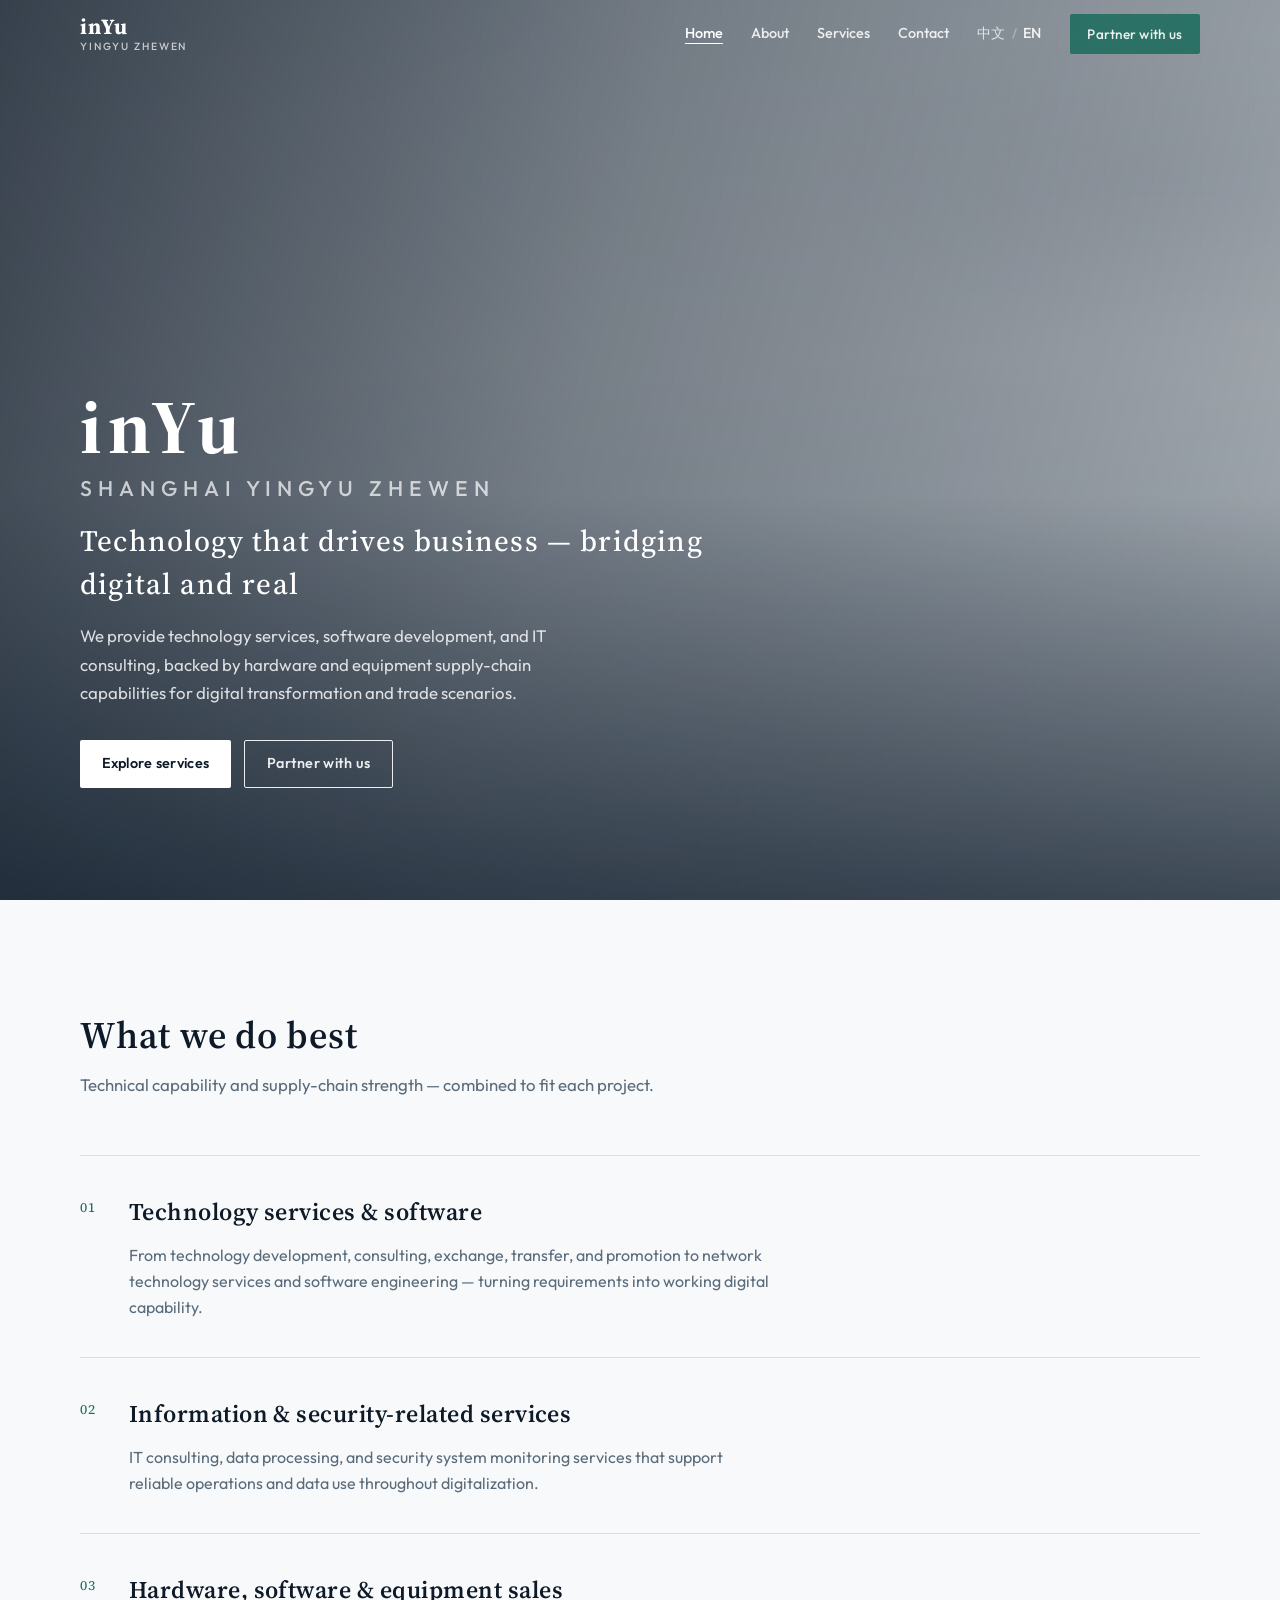
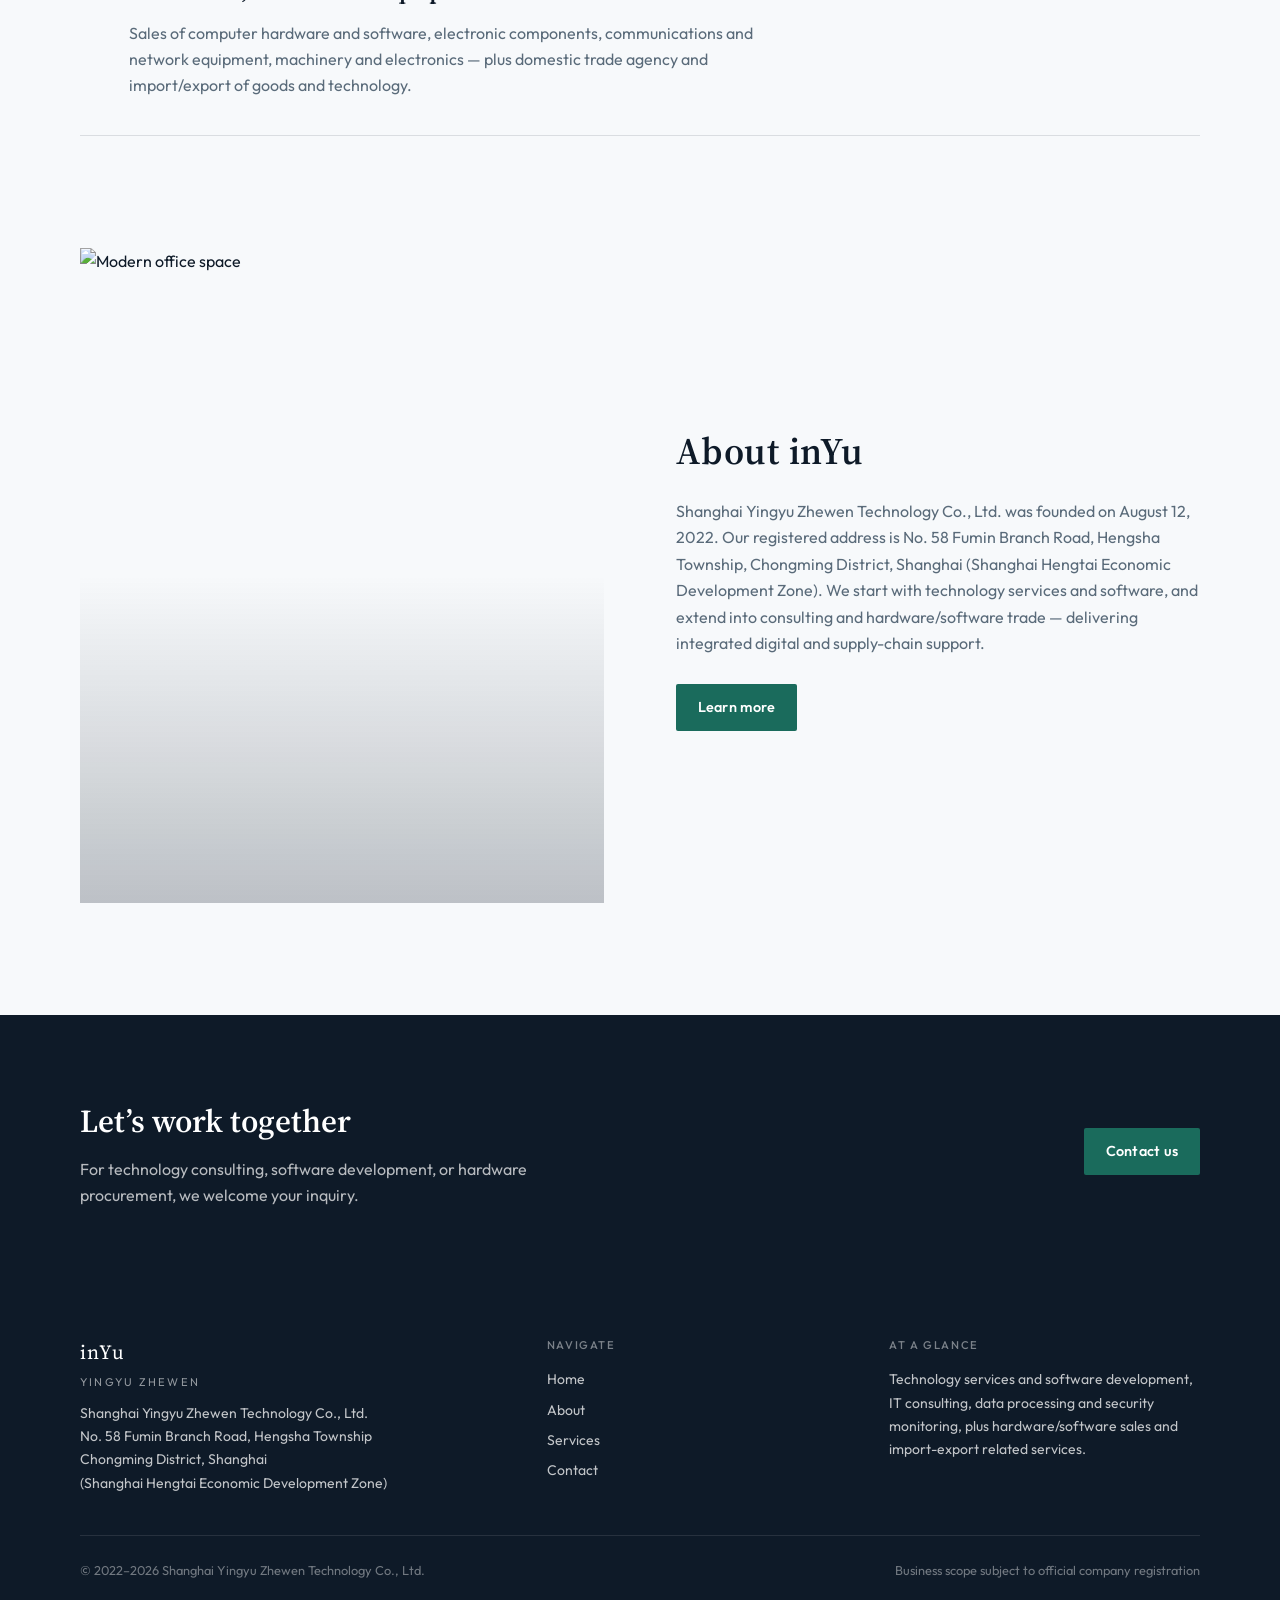
==== en/index.html @ bfcf566e "feat: 增加英文版" ====
<!DOCTYPE html>
<html lang="en">

<head>
  <meta charset="UTF-8">
  <meta name="viewport" content="width=device-width, initial-scale=1.0">
  <title>Shanghai Yingyu Zhewen Technology | Tech Services & Software</title>
  <meta name="description" content="inYu provides technology services, software development, IT consulting, and hardware/software sales and import-export related services.">
  <link rel="preconnect" href="https://fonts.googleapis.com">
  <link rel="preconnect" href="https://fonts.gstatic.com" crossorigin>
  <link href="https://fonts.googleapis.com/css2?family=Noto+Sans+SC:wght@400;500;600&family=Noto+Serif+SC:wght@500;600;700&family=Outfit:wght@400;500;600&family=Source+Serif+4:wght@500;600;700&display=swap" rel="stylesheet">
  <link rel="stylesheet" href="../css/styles.css">
</head>

<body>
  <div class="page-bg" aria-hidden="true"></div>

  <header class="site-header">
    <div class="nav-inner">
      <a class="brand" href="index.html" aria-label="inYu home">
        <span class="brand-mark">inYu</span>
        <span class="brand-sub">Yingyu Zhewen</span>
      </a>
      <button class="nav-toggle" type="button" aria-label="Open menu" aria-expanded="false" aria-controls="site-nav">
        <span></span><span></span><span></span>
      </button>
      <nav class="nav-links" id="site-nav">
        <a href="index.html" aria-current="page">Home</a>
        <a href="about.html">About</a>
        <a href="services.html">Services</a>
        <a href="contact.html">Contact</a>
        <div class="lang-switch" aria-label="Language">
          <a href="../index.html" hreflang="zh-CN" lang="zh-CN">中文</a>
          <span class="sep" aria-hidden="true">/</span>
          <a href="index.html" hreflang="en" aria-current="true">EN</a>
        </div>
        <a class="btn btn-primary" href="contact.html">Partner with us</a>
      </nav>
    </div>
  </header>

  <main>
    <section class="hero">
      <div class="hero-media" aria-hidden="true">
        <img
          src="https://images.unsplash.com/photo-1474181487882-5abf3f0ba6c2?auto=format&fit=crop&w=2000&q=80"
          alt=""
          width="2000"
          height="1333"
        >
      </div>
      <div class="hero-content">
        <p class="hero-brand">inYu<span>Shanghai Yingyu Zhewen</span></p>
        <h1>Technology that drives business — bridging digital and real</h1>
        <p class="hero-lead">We provide technology services, software development, and IT consulting, backed by hardware and equipment supply-chain capabilities for digital transformation and trade scenarios.</p>
        <div class="hero-cta">
          <a class="btn btn-primary" href="services.html">Explore services</a>
          <a class="btn btn-ghost" href="contact.html">Partner with us</a>
        </div>
      </div>
    </section>

    <section class="section">
      <div class="wrap">
        <div class="section-head reveal">
          <h2>What we do best</h2>
          <p>Technical capability and supply-chain strength — combined to fit each project.</p>
        </div>
        <div class="pillars">
          <article class="pillar">
            <span class="pillar-index">01</span>
            <div>
              <h3>Technology services & software</h3>
              <p>From technology development, consulting, exchange, transfer, and promotion to network technology services and software engineering — turning requirements into working digital capability.</p>
            </div>
          </article>
          <article class="pillar">
            <span class="pillar-index">02</span>
            <div>
              <h3>Information & security-related services</h3>
              <p>IT consulting, data processing, and security system monitoring services that support reliable operations and data use throughout digitalization.</p>
            </div>
          </article>
          <article class="pillar">
            <span class="pillar-index">03</span>
            <div>
              <h3>Hardware, software & equipment sales</h3>
              <p>Sales of computer hardware and software, electronic components, communications and network equipment, machinery and electronics — plus domestic trade agency and import/export of goods and technology.</p>
            </div>
          </article>
        </div>
      </div>
    </section>

    <section class="section" style="padding-top: 0;">
      <div class="wrap about-teaser">
        <div class="about-teaser-visual reveal">
          <img
            src="https://images.unsplash.com/photo-1497366216548-37526070297c?auto=format&fit=crop&w=1200&q=80"
            alt="Modern office space"
            width="1200"
            height="1500"
          >
        </div>
        <div class="about-teaser-copy reveal">
          <h2>About inYu</h2>
          <p>Shanghai Yingyu Zhewen Technology Co., Ltd. was founded on August 12, 2022. Our registered address is No. 58 Fumin Branch Road, Hengsha Township, Chongming District, Shanghai (Shanghai Hengtai Economic Development Zone). We start with technology services and software, and extend into consulting and hardware/software trade — delivering integrated digital and supply-chain support.</p>
          <a class="btn btn-primary" href="about.html">Learn more</a>
        </div>
      </div>
    </section>

    <section class="cta-band">
      <div class="wrap">
        <div>
          <h2>Let’s work together</h2>
          <p>For technology consulting, software development, or hardware procurement, we welcome your inquiry.</p>
        </div>
        <a class="btn btn-primary" href="contact.html">Contact us</a>
      </div>
    </section>
  </main>

  <footer class="site-footer">
    <div class="wrap">
      <div class="footer-top">
        <div>
          <p class="footer-brand">inYu<span>Yingyu Zhewen</span></p>
          <p>Shanghai Yingyu Zhewen Technology Co., Ltd.<br>No. 58 Fumin Branch Road, Hengsha Township<br>Chongming District, Shanghai<br>(Shanghai Hengtai Economic Development Zone)</p>
        </div>
        <div class="footer-col">
          <h3>Navigate</h3>
          <a href="index.html">Home</a>
          <a href="about.html">About</a>
          <a href="services.html">Services</a>
          <a href="contact.html">Contact</a>
        </div>
        <div class="footer-col">
          <h3>At a glance</h3>
          <p>Technology services and software development, IT consulting, data processing and security monitoring, plus hardware/software sales and import-export related services.</p>
        </div>
      </div>
      <div class="footer-bottom">
        <p>© 2022–2026 Shanghai Yingyu Zhewen Technology Co., Ltd.</p>
        <p>Business scope subject to official company registration</p>
      </div>
    </div>
  </footer>

  <script src="../js/main.js"></script>
</body>

</html>
---- css/styles.css ----
/* —— inYu / 英渝哲文 —— */
:root {
  --ink: #0e1a28;
  --ink-soft: #243447;
  --fog: #f0f4f7;
  --fog-deep: #d9e3eb;
  --paper: #f7f9fb;
  --line: rgba(14, 26, 40, 0.12);
  --accent: #1a6b5c;
  --accent-hover: #145548;
  --accent-soft: rgba(26, 107, 92, 0.12);
  --muted: #5a6b7a;
  --white: #ffffff;
  --font-display: "Noto Serif SC", "Songti SC", serif;
  --font-body: "Outfit", "Noto Sans SC", sans-serif;
  --space: clamp(1.25rem, 3vw, 2.5rem);
  --max: 1120px;
  --nav-h: 4.25rem;
  --ease: cubic-bezier(0.22, 1, 0.36, 1);
}

html[lang="en"] {
  --font-display: "Source Serif 4", Georgia, "Times New Roman", serif;
  --font-body: "Outfit", system-ui, sans-serif;
}

*,
*::before,
*::after {
  box-sizing: border-box;
  margin: 0;
  padding: 0;
}

html {
  scroll-behavior: smooth;
}

body {
  font-family: var(--font-body);
  color: var(--ink);
  background: var(--paper);
  line-height: 1.65;
  -webkit-font-smoothing: antialiased;
  overflow-x: hidden;
}

img {
  max-width: 100%;
  display: block;
}

a {
  color: inherit;
  text-decoration: none;
}

ul {
  list-style: none;
}

/* —— Atmosphere —— */
.page-bg {
  position: fixed;
  inset: 0;
  z-index: -1;
  background:
    radial-gradient(ellipse 80% 50% at 10% -10%, rgba(26, 107, 92, 0.08), transparent 50%),
    radial-gradient(ellipse 60% 40% at 90% 20%, rgba(36, 52, 71, 0.06), transparent 45%),
    linear-gradient(180deg, var(--fog) 0%, var(--paper) 40%, var(--fog-deep) 100%);
  pointer-events: none;
}

.page-bg::after {
  content: "";
  position: absolute;
  inset: 0;
  opacity: 0.35;
  background-image:
    linear-gradient(rgba(14, 26, 40, 0.03) 1px, transparent 1px),
    linear-gradient(90deg, rgba(14, 26, 40, 0.03) 1px, transparent 1px);
  background-size: 48px 48px;
  mask-image: linear-gradient(180deg, #000 0%, transparent 70%);
}

/* —— Layout —— */
.wrap {
  width: min(100% - 2.5rem, var(--max));
  margin-inline: auto;
}

.section {
  padding-block: clamp(4rem, 10vw, 7rem);
}

.section-head {
  max-width: 36rem;
  margin-bottom: clamp(2.5rem, 5vw, 3.5rem);
}

.section-head h2 {
  font-family: var(--font-display);
  font-weight: 600;
  font-size: clamp(1.75rem, 3.5vw, 2.35rem);
  letter-spacing: 0.02em;
  line-height: 1.25;
  margin-bottom: 0.75rem;
}

.section-head p {
  color: var(--muted);
  font-size: 1.05rem;
}

/* —— Nav —— */
.site-header {
  position: fixed;
  top: 0;
  left: 0;
  right: 0;
  z-index: 100;
  height: var(--nav-h);
  display: flex;
  align-items: center;
  transition: background 0.35s var(--ease), backdrop-filter 0.35s var(--ease), box-shadow 0.35s var(--ease);
}

.site-header.is-scrolled {
  background: rgba(247, 249, 251, 0.88);
  backdrop-filter: blur(12px);
  box-shadow: 0 1px 0 var(--line);
}

.site-header.is-over-hero:not(.is-scrolled) {
  color: var(--white);
}

.site-header.is-over-hero:not(.is-scrolled) .nav-toggle span {
  background: var(--white);
}

.nav-inner {
  display: flex;
  align-items: center;
  justify-content: space-between;
  width: min(100% - 2.5rem, var(--max));
  margin-inline: auto;
}

.brand {
  display: flex;
  flex-direction: column;
  gap: 0.05rem;
  line-height: 1.2;
}

.brand-mark {
  font-family: var(--font-display);
  font-weight: 700;
  font-size: 1.35rem;
  letter-spacing: 0.06em;
}

.brand-sub {
  font-size: 0.65rem;
  letter-spacing: 0.18em;
  text-transform: uppercase;
  opacity: 0.7;
  font-weight: 500;
}

.lang-switch {
  display: inline-flex;
  align-items: center;
  gap: 0.35rem;
  font-size: 0.8rem;
  font-weight: 560;
  letter-spacing: 0.04em;
  opacity: 0.9;
}

.lang-switch a {
  opacity: 0.55;
  transition: opacity 0.2s;
}

.lang-switch a:hover,
.lang-switch a[aria-current="true"] {
  opacity: 1;
}

.lang-switch .sep {
  opacity: 0.35;
  pointer-events: none;
}

.nav-links {
  display: flex;
  align-items: center;
  gap: 1.75rem;
}

.nav-links a {
  font-size: 0.9rem;
  font-weight: 500;
  opacity: 0.85;
  transition: opacity 0.2s;
}

.nav-links a:hover,
.nav-links a[aria-current="page"] {
  opacity: 1;
}

.nav-links a[aria-current="page"] {
  color: var(--accent);
}

.site-header.is-over-hero:not(.is-scrolled) .nav-links a[aria-current="page"] {
  color: var(--white);
  text-decoration: underline;
  text-underline-offset: 0.35em;
}

.btn {
  display: inline-flex;
  align-items: center;
  justify-content: center;
  gap: 0.5rem;
  padding: 0.7rem 1.35rem;
  font-family: var(--font-body);
  font-size: 0.9rem;
  font-weight: 560;
  letter-spacing: 0.02em;
  border: none;
  border-radius: 2px;
  cursor: pointer;
  transition: background 0.25s var(--ease), color 0.25s var(--ease), transform 0.25s var(--ease);
}

.btn:active {
  transform: scale(0.98);
}

.btn-primary {
  background: var(--accent);
  color: var(--white);
}

.btn-primary:hover {
  background: var(--accent-hover);
}

.btn-ghost {
  background: transparent;
  color: inherit;
  border: 1px solid currentColor;
  opacity: 0.9;
}

.btn-ghost:hover {
  opacity: 1;
  background: rgba(255, 255, 255, 0.1);
}

.site-header .btn-primary {
  padding: 0.55rem 1.1rem;
  font-size: 0.85rem;
}

.nav-toggle {
  display: none;
  width: 2.5rem;
  height: 2.5rem;
  border: none;
  background: transparent;
  cursor: pointer;
  flex-direction: column;
  justify-content: center;
  align-items: center;
  gap: 5px;
}

.nav-toggle span {
  display: block;
  width: 1.35rem;
  height: 1.5px;
  background: var(--ink);
  transition: transform 0.3s var(--ease), opacity 0.3s;
}

.nav-toggle[aria-expanded="true"] span:nth-child(1) {
  transform: translateY(6.5px) rotate(45deg);
}

.nav-toggle[aria-expanded="true"] span:nth-child(2) {
  opacity: 0;
}

.nav-toggle[aria-expanded="true"] span:nth-child(3) {
  transform: translateY(-6.5px) rotate(-45deg);
}

/* —— Hero —— */
.hero {
  position: relative;
  min-height: 100vh;
  min-height: 100dvh;
  display: flex;
  align-items: flex-end;
  color: var(--white);
  overflow: hidden;
}

.hero-media {
  position: absolute;
  inset: 0;
  z-index: 0;
}

.hero-media img {
  width: 100%;
  height: 100%;
  object-fit: cover;
  object-position: center 40%;
  transform: scale(1.06);
  animation: hero-drift 28s var(--ease) infinite alternate;
}

@keyframes hero-drift {
  from {
    transform: scale(1.06) translate(0, 0);
  }
  to {
    transform: scale(1.12) translate(-1.5%, -1%);
  }
}

.hero-media::after {
  content: "";
  position: absolute;
  inset: 0;
  background:
    linear-gradient(105deg, rgba(14, 26, 40, 0.82) 0%, rgba(14, 26, 40, 0.55) 45%, rgba(14, 26, 40, 0.35) 100%),
    linear-gradient(0deg, rgba(14, 26, 40, 0.65) 0%, transparent 45%);
}

.hero-content {
  position: relative;
  z-index: 1;
  width: min(100% - 2.5rem, var(--max));
  margin-inline: auto;
  padding-bottom: clamp(4.5rem, 12vw, 7rem);
  padding-top: calc(var(--nav-h) + 2rem);
}

.hero-brand {
  font-family: var(--font-display);
  font-size: clamp(2.75rem, 7vw, 4.75rem);
  font-weight: 700;
  letter-spacing: 0.08em;
  line-height: 1.1;
  margin-bottom: 1.25rem;
  opacity: 0;
  transform: translateY(1.25rem);
  animation: rise 0.9s var(--ease) 0.15s forwards;
}

.hero-brand span {
  display: block;
  font-family: var(--font-body);
  font-size: 0.28em;
  font-weight: 500;
  letter-spacing: 0.28em;
  text-transform: uppercase;
  opacity: 0.7;
  margin-top: 0.5rem;
}

.hero h1 {
  font-family: var(--font-display);
  font-size: clamp(1.35rem, 2.8vw, 1.85rem);
  font-weight: 500;
  letter-spacing: 0.04em;
  line-height: 1.45;
  max-width: 22em;
  margin-bottom: 1rem;
  opacity: 0;
  transform: translateY(1.25rem);
  animation: rise 0.9s var(--ease) 0.35s forwards;
}

.hero-lead {
  max-width: 32rem;
  font-size: clamp(0.95rem, 1.6vw, 1.05rem);
  opacity: 0;
  line-height: 1.7;
  color: rgba(255, 255, 255, 0.82);
  margin-bottom: 2rem;
  transform: translateY(1.25rem);
  animation: rise 0.9s var(--ease) 0.5s forwards;
}

.hero-cta {
  display: flex;
  flex-wrap: wrap;
  gap: 0.85rem;
  opacity: 0;
  transform: translateY(1.25rem);
  animation: rise 0.9s var(--ease) 0.65s forwards;
}

.hero .btn-primary {
  background: var(--white);
  color: var(--ink);
}

.hero .btn-primary:hover {
  background: var(--fog);
}

@keyframes rise {
  to {
    opacity: 1;
    transform: translateY(0);
  }
}

/* —— Page hero (inner) —— */
.page-hero {
  padding-top: calc(var(--nav-h) + clamp(3rem, 8vw, 5rem));
  padding-bottom: clamp(2.5rem, 5vw, 3.5rem);
  border-bottom: 1px solid var(--line);
  background:
    linear-gradient(135deg, rgba(26, 107, 92, 0.06), transparent 55%),
    var(--fog);
}

.page-hero .wrap {
  max-width: 40rem;
}

.page-hero h1 {
  font-family: var(--font-display);
  font-size: clamp(2rem, 4.5vw, 2.85rem);
  font-weight: 600;
  letter-spacing: 0.03em;
  margin-bottom: 0.85rem;
}

.page-hero p {
  color: var(--muted);
  font-size: 1.1rem;
}

/* —— Business pillars —— */
.pillars {
  display: grid;
  gap: 0;
}

.pillar {
  display: grid;
  grid-template-columns: auto 1fr;
  gap: 1.5rem 2rem;
  padding-block: 2.25rem;
  border-top: 1px solid var(--line);
  opacity: 0;
  transform: translateY(1.5rem);
  transition: opacity 0.7s var(--ease), transform 0.7s var(--ease);
}

.pillar.is-visible {
  opacity: 1;
  transform: translateY(0);
}

.pillar:last-child {
  border-bottom: 1px solid var(--line);
}

.pillar-index {
  font-family: var(--font-display);
  font-size: 0.85rem;
  color: var(--accent);
  letter-spacing: 0.1em;
  padding-top: 0.35rem;
}

.pillar h3 {
  font-family: var(--font-display);
  font-size: clamp(1.25rem, 2.2vw, 1.5rem);
  font-weight: 600;
  margin-bottom: 0.65rem;
  letter-spacing: 0.02em;
}

.pillar p {
  color: var(--muted);
  max-width: 40rem;
}

/* —— About teaser —— */
.about-teaser {
  display: grid;
  grid-template-columns: 1fr 1fr;
  gap: clamp(2rem, 6vw, 4.5rem);
  align-items: center;
}

.about-teaser-visual {
  position: relative;
  aspect-ratio: 4 / 5;
  overflow: hidden;
  min-height: 280px;
}

.about-teaser-visual img {
  width: 100%;
  height: 100%;
  object-fit: cover;
}

.about-teaser-visual::after {
  content: "";
  position: absolute;
  inset: 0;
  background: linear-gradient(180deg, transparent 50%, rgba(14, 26, 40, 0.25));
}

.about-teaser-copy h2 {
  font-family: var(--font-display);
  font-size: clamp(1.75rem, 3.5vw, 2.35rem);
  font-weight: 600;
  margin-bottom: 1rem;
  letter-spacing: 0.02em;
}

.about-teaser-copy p {
  color: var(--muted);
  margin-bottom: 1.75rem;
}

/* —— CTA band —— */
.cta-band {
  background: var(--ink);
  color: var(--white);
  padding-block: clamp(3.5rem, 8vw, 5rem);
}

.cta-band .wrap {
  display: flex;
  flex-wrap: wrap;
  align-items: center;
  justify-content: space-between;
  gap: 1.5rem;
}

.cta-band h2 {
  font-family: var(--font-display);
  font-size: clamp(1.5rem, 3vw, 2rem);
  font-weight: 600;
  margin-bottom: 0.5rem;
}

.cta-band p {
  color: rgba(255, 255, 255, 0.7);
  max-width: 28rem;
}

.cta-band .btn-primary {
  background: var(--accent);
}

.cta-band .btn-primary:hover {
  background: var(--accent-hover);
}

/* —— About page —— */
.prose {
  max-width: 42rem;
}

.prose p + p {
  margin-top: 1.15rem;
}

.prose p {
  color: var(--ink-soft);
  font-size: 1.05rem;
}

.fact-list {
  margin-top: 3rem;
  display: grid;
  gap: 0;
  border-top: 1px solid var(--line);
}

.fact-row {
  display: grid;
  grid-template-columns: 8rem 1fr;
  gap: 1rem;
  padding-block: 1.15rem;
  border-bottom: 1px solid var(--line);
  font-size: 0.95rem;
}

.fact-row dt {
  color: var(--muted);
  font-weight: 500;
}

.capability-list {
  display: grid;
  gap: 2.5rem;
  margin-top: 1rem;
}

.capability h3 {
  font-family: var(--font-display);
  font-size: 1.35rem;
  font-weight: 600;
  margin-bottom: 0.65rem;
  letter-spacing: 0.02em;
}

.capability p {
  color: var(--muted);
}

/* —— Services —— */
.service-block {
  padding-block: clamp(2.5rem, 5vw, 3.5rem);
  border-top: 1px solid var(--line);
}

.service-block:last-of-type {
  border-bottom: 1px solid var(--line);
}

.service-block h2 {
  font-family: var(--font-display);
  font-size: clamp(1.4rem, 2.5vw, 1.75rem);
  font-weight: 600;
  margin-bottom: 1.25rem;
  letter-spacing: 0.02em;
}

.service-points {
  display: grid;
  gap: 0.65rem;
}

.service-points li {
  position: relative;
  padding-left: 1.15rem;
  color: var(--ink-soft);
  font-size: 1rem;
}

.service-points li::before {
  content: "";
  position: absolute;
  left: 0;
  top: 0.7em;
  width: 0.4rem;
  height: 1px;
  background: var(--accent);
}

.legal-note {
  margin-top: 3rem;
  padding: 1.25rem 0;
  border-top: 1px solid var(--line);
  font-size: 0.875rem;
  color: var(--muted);
  max-width: 42rem;
}

/* —— Contact —— */
.contact-grid {
  display: grid;
  grid-template-columns: 1fr 1.15fr;
  gap: clamp(2.5rem, 6vw, 4rem);
  align-items: start;
}

.contact-info h2 {
  font-family: var(--font-display);
  font-size: 1.35rem;
  margin-bottom: 1.25rem;
}

.contact-info dl {
  display: grid;
  gap: 1.25rem;
}

.contact-info dt {
  font-size: 0.75rem;
  letter-spacing: 0.12em;
  text-transform: uppercase;
  color: var(--muted);
  margin-bottom: 0.25rem;
}

.contact-info dd {
  font-size: 1rem;
  color: var(--ink-soft);
}

.contact-form {
  background: var(--white);
  border: 1px solid var(--line);
  padding: clamp(1.5rem, 3vw, 2.25rem);
}

.contact-form h2 {
  font-family: var(--font-display);
  font-size: 1.25rem;
  margin-bottom: 0.35rem;
}

.contact-form > p {
  color: var(--muted);
  font-size: 0.9rem;
  margin-bottom: 1.5rem;
}

.form-field {
  margin-bottom: 1.15rem;
}

.form-field label {
  display: block;
  font-size: 0.8rem;
  font-weight: 500;
  margin-bottom: 0.4rem;
  color: var(--ink-soft);
}

.form-field input,
.form-field select,
.form-field textarea {
  width: 100%;
  padding: 0.7rem 0.85rem;
  font-family: var(--font-body);
  font-size: 0.95rem;
  color: var(--ink);
  background: var(--paper);
  border: 1px solid var(--line);
  border-radius: 2px;
  transition: border-color 0.2s;
}

.form-field input:focus,
.form-field select:focus,
.form-field textarea:focus {
  outline: none;
  border-color: var(--accent);
}

.form-field textarea {
  min-height: 7rem;
  resize: vertical;
}

.form-row {
  display: grid;
  grid-template-columns: 1fr 1fr;
  gap: 1rem;
}

.form-status {
  margin-top: 1rem;
  font-size: 0.9rem;
  color: var(--accent);
  display: none;
}

.form-status.is-shown {
  display: block;
}

/* —— Footer —— */
.site-footer {
  background: var(--ink);
  color: rgba(255, 255, 255, 0.75);
  padding-block: 3rem 2rem;
  font-size: 0.875rem;
}

.footer-top {
  display: grid;
  grid-template-columns: 1.4fr 1fr 1fr;
  gap: 2rem;
  padding-bottom: 2.5rem;
  border-bottom: 1px solid rgba(255, 255, 255, 0.1);
  margin-bottom: 1.5rem;
}

.footer-brand {
  font-family: var(--font-display);
  font-size: 1.25rem;
  color: var(--white);
  letter-spacing: 0.06em;
  margin-bottom: 0.65rem;
}

.footer-brand span {
  display: block;
  font-family: var(--font-body);
  font-size: 0.7rem;
  letter-spacing: 0.2em;
  text-transform: uppercase;
  opacity: 0.55;
  margin-top: 0.25rem;
}

.footer-col h3 {
  font-size: 0.7rem;
  letter-spacing: 0.14em;
  text-transform: uppercase;
  color: rgba(255, 255, 255, 0.45);
  margin-bottom: 0.85rem;
  font-weight: 500;
}

.footer-col a {
  display: block;
  margin-bottom: 0.45rem;
  transition: color 0.2s;
}

.footer-col a:hover {
  color: var(--white);
}

.footer-bottom {
  display: flex;
  flex-wrap: wrap;
  justify-content: space-between;
  gap: 0.75rem;
  opacity: 0.55;
  font-size: 0.8rem;
}

/* —— Reveal —— */
.reveal {
  opacity: 0;
  transform: translateY(1.25rem);
  transition: opacity 0.75s var(--ease), transform 0.75s var(--ease);
}

.reveal.is-visible {
  opacity: 1;
  transform: translateY(0);
}

/* —— Responsive —— */
@media (max-width: 860px) {
  .about-teaser,
  .contact-grid,
  .footer-top {
    grid-template-columns: 1fr;
  }

  .about-teaser-visual {
    aspect-ratio: 16 / 10;
    max-height: 280px;
  }

  .nav-toggle {
    display: flex;
  }

  .nav-links {
    position: fixed;
    top: var(--nav-h);
    left: 0;
    right: 0;
    flex-direction: column;
    align-items: stretch;
    gap: 0;
    padding: 1rem 1.25rem 1.5rem;
    background: rgba(247, 249, 251, 0.97);
    backdrop-filter: blur(12px);
    border-bottom: 1px solid var(--line);
    color: var(--ink);
    transform: translateY(-120%);
    opacity: 0;
    visibility: hidden;
    transition: transform 0.35s var(--ease), opacity 0.35s var(--ease), visibility 0.35s;
  }

  .nav-links.is-open {
    transform: translateY(0);
    opacity: 1;
    visibility: visible;
  }

  .nav-links a {
    padding: 0.85rem 0;
    border-bottom: 1px solid var(--line);
  }

  .nav-links .btn-primary {
    margin-top: 0.75rem;
    width: 100%;
  }

  .site-header.is-over-hero:not(.is-scrolled) .nav-links {
    color: var(--ink);
  }

  .fact-row {
    grid-template-columns: 1fr;
    gap: 0.25rem;
  }

  .form-row {
    grid-template-columns: 1fr;
  }
}

@media (prefers-reduced-motion: reduce) {
  *,
  *::before,
  *::after {
    animation-duration: 0.01ms !important;
    animation-iteration-count: 1 !important;
    transition-duration: 0.01ms !important;
  }

  .hero-media img {
    transform: none;
    animation: none;
  }
}
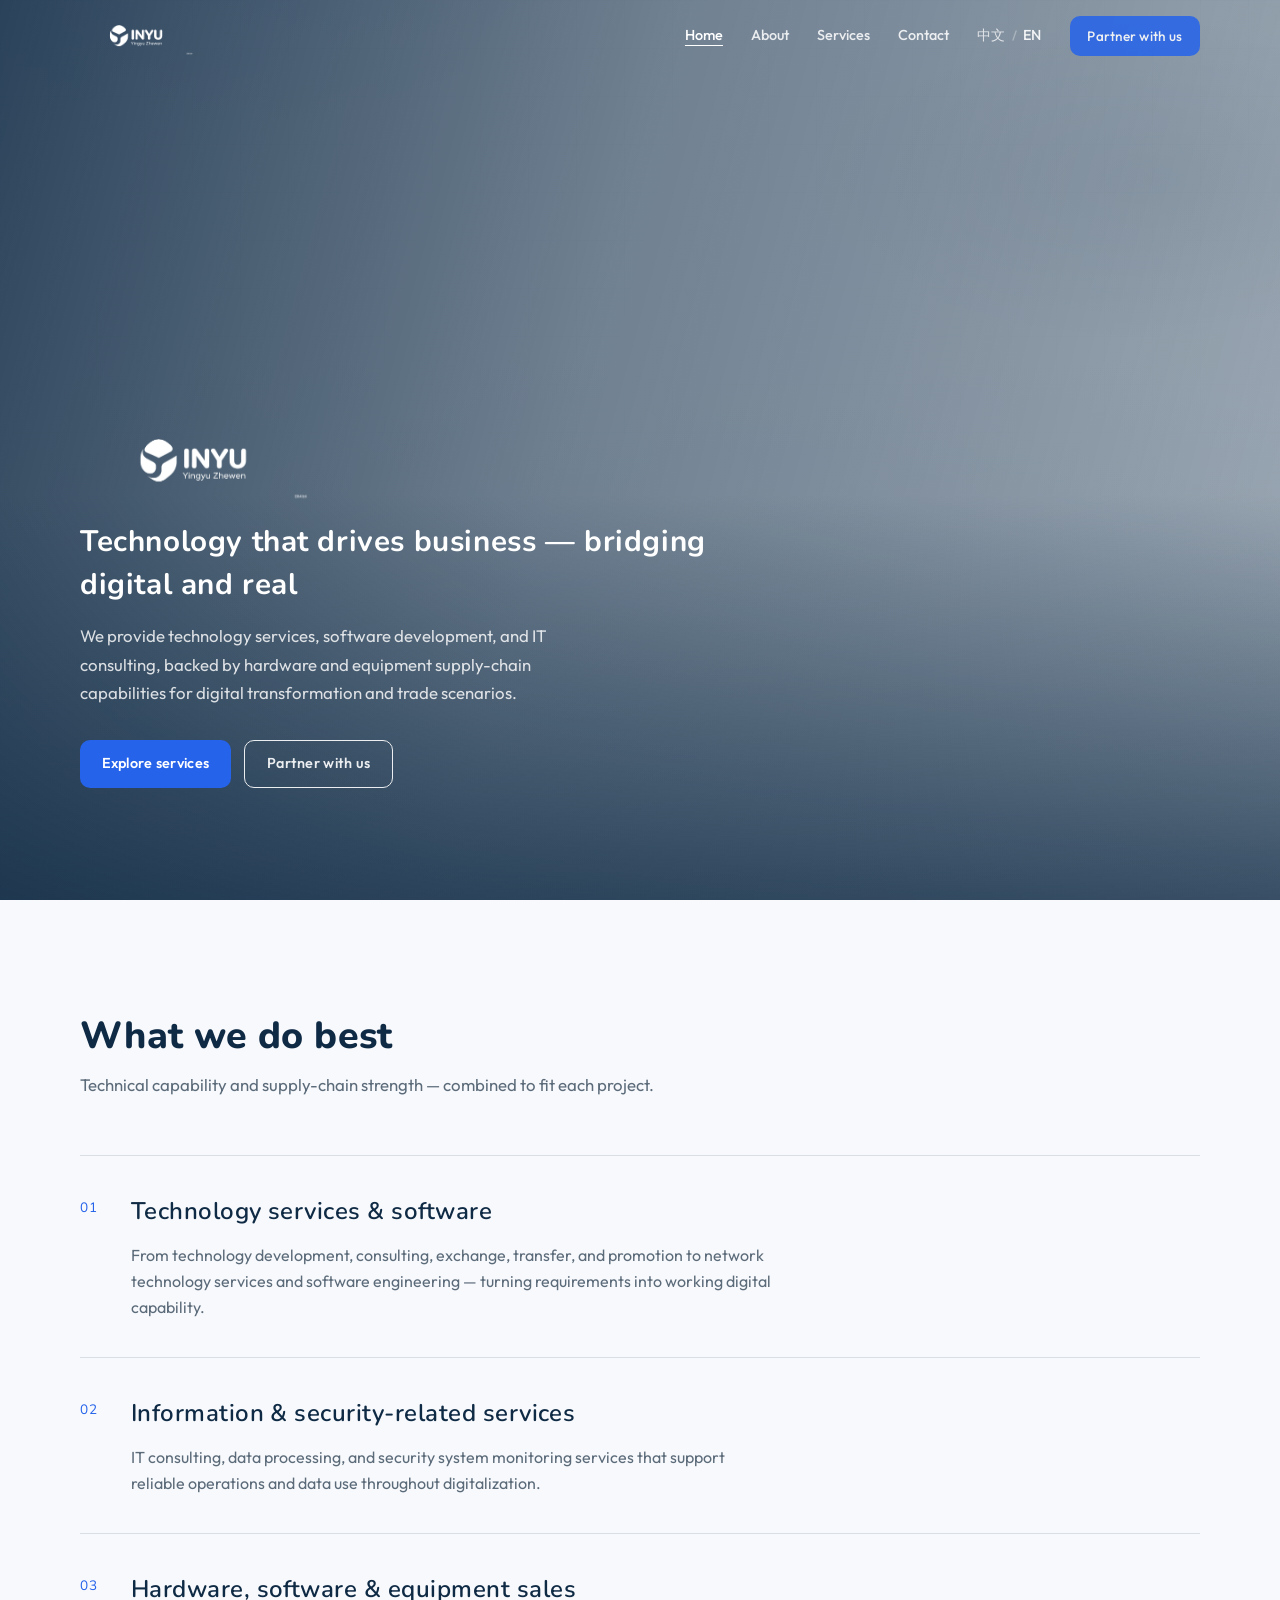
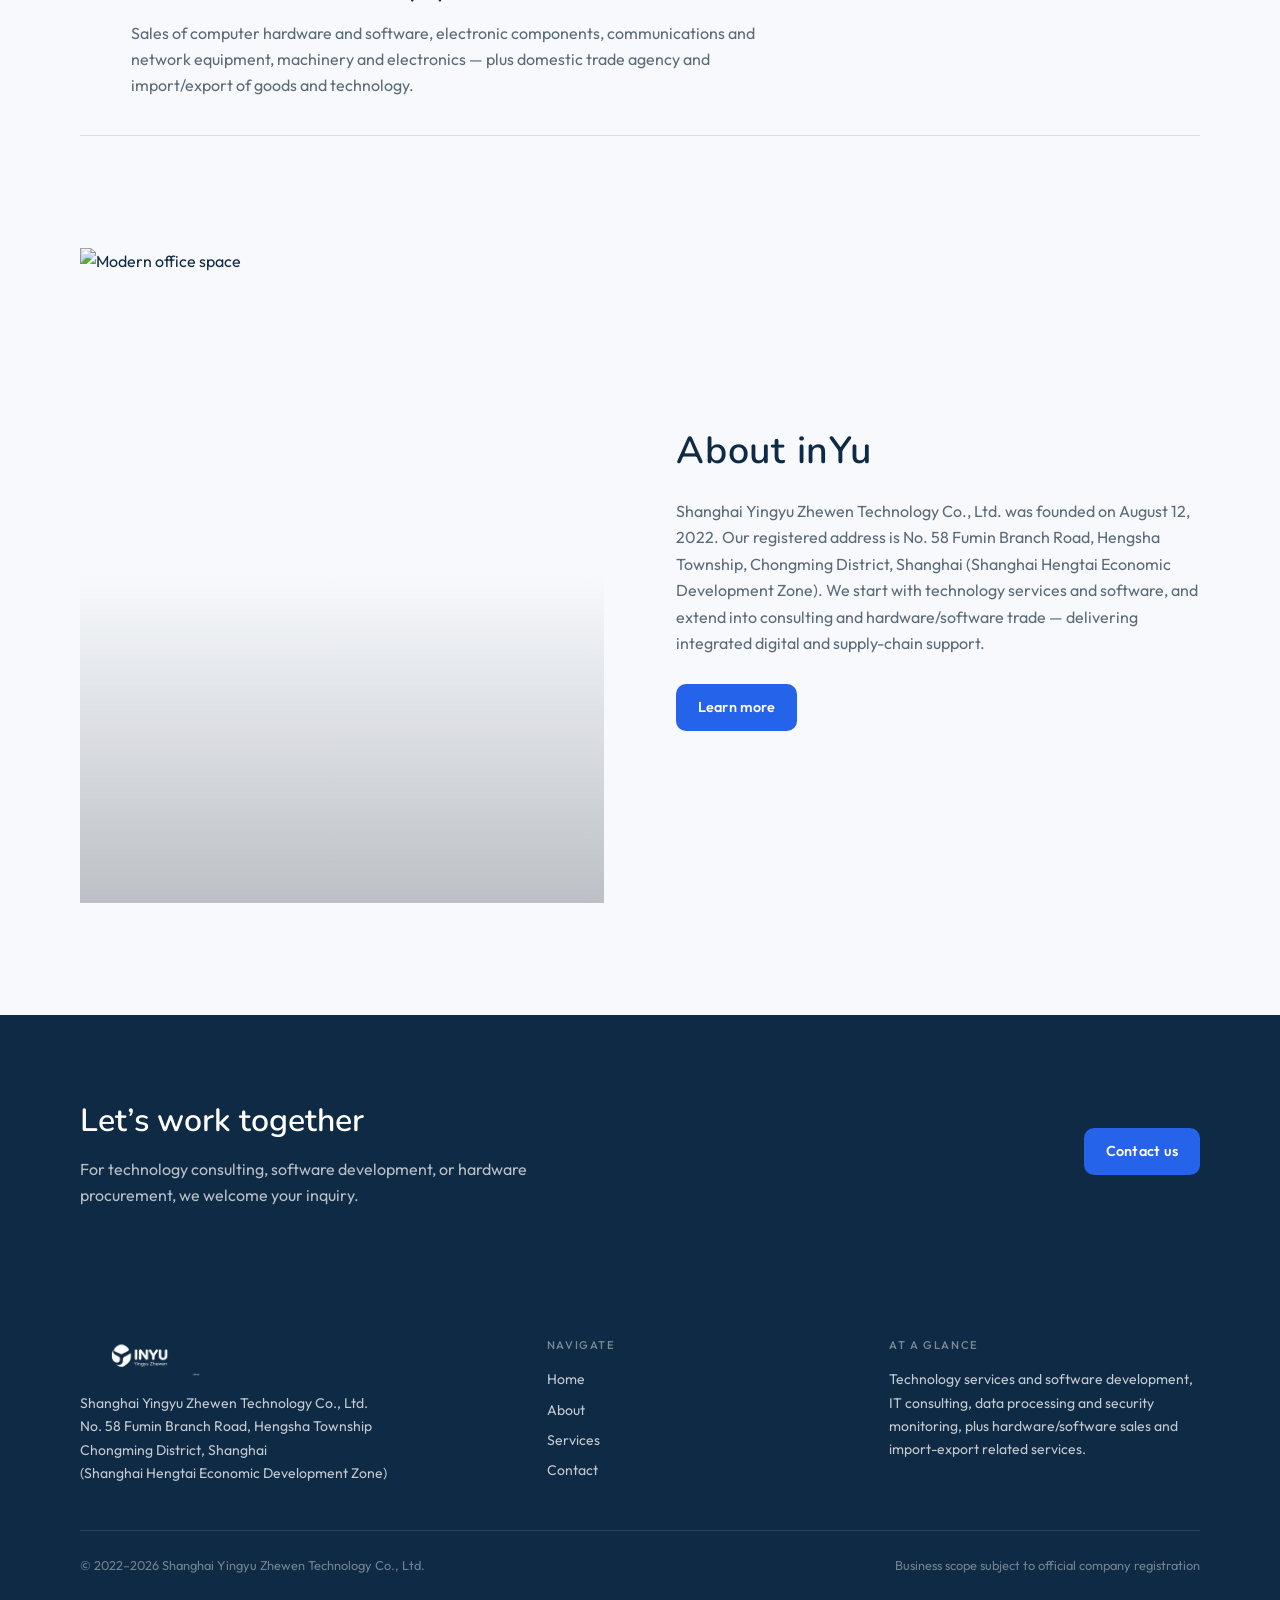
==== commit d06bce58: "feat: 增加logo" ====
--- a/en/index.html
+++ b/en/index.html
@@ -8,7 +8,9 @@
   <meta name="description" content="inYu provides technology services, software development, IT consulting, and hardware/software sales and import-export related services.">
   <link rel="preconnect" href="https://fonts.googleapis.com">
   <link rel="preconnect" href="https://fonts.gstatic.com" crossorigin>
-  <link href="https://fonts.googleapis.com/css2?family=Noto+Sans+SC:wght@400;500;600&family=Noto+Serif+SC:wght@500;600;700&family=Outfit:wght@400;500;600&family=Source+Serif+4:wght@500;600;700&display=swap" rel="stylesheet">
+  <link href="https://fonts.googleapis.com/css2?family=Noto+Sans+SC:wght@400;500;600;700&family=Nunito:wght@600;700;800&family=Outfit:wght@400;500;600&display=swap" rel="stylesheet">
+  <link rel="icon" type="image/png" href="../assets/favicon.png">
+  <link rel="apple-touch-icon" href="../assets/logo-app.png">
   <link rel="stylesheet" href="../css/styles.css">
 </head>
 
@@ -17,9 +19,9 @@
 
   <header class="site-header">
     <div class="nav-inner">
-      <a class="brand" href="index.html" aria-label="inYu home">
-        <span class="brand-mark">inYu</span>
-        <span class="brand-sub">Yingyu Zhewen</span>
+      <a class="brand" href="index.html" aria-label="INYU">
+        <img class="brand-logo brand-logo-color" src="../assets/logo-full.png" alt="INYU" width="160" height="53">
+        <img class="brand-logo brand-logo-white" src="../assets/logo-full-white.png" alt="" width="160" height="53">
       </a>
       <button class="nav-toggle" type="button" aria-label="Open menu" aria-expanded="false" aria-controls="site-nav">
         <span></span><span></span><span></span>
@@ -50,7 +52,7 @@
         >
       </div>
       <div class="hero-content">
-        <p class="hero-brand">inYu<span>Shanghai Yingyu Zhewen</span></p>
+        <p class="hero-brand"><img class="hero-logo" src="../assets/logo-full-white.png" alt="INYU" width="280" height="93"></p>
         <h1>Technology that drives business — bridging digital and real</h1>
         <p class="hero-lead">We provide technology services, software development, and IT consulting, backed by hardware and equipment supply-chain capabilities for digital transformation and trade scenarios.</p>
         <div class="hero-cta">
@@ -125,7 +127,7 @@
     <div class="wrap">
       <div class="footer-top">
         <div>
-          <p class="footer-brand">inYu<span>Yingyu Zhewen</span></p>
+          <img class="footer-logo" src="../assets/logo-full-white.png" alt="INYU" width="140" height="47">
           <p>Shanghai Yingyu Zhewen Technology Co., Ltd.<br>No. 58 Fumin Branch Road, Hengsha Township<br>Chongming District, Shanghai<br>(Shanghai Hengtai Economic Development Zone)</p>
         </div>
         <div class="footer-col">
--- a/css/styles.css
+++ b/css/styles.css
@@ -1,26 +1,27 @@
-/* —— inYu / 英渝哲文 —— */
+/* —— INYU / 英渝哲文 —— Brand tokens —— */
 :root {
-  --ink: #0e1a28;
-  --ink-soft: #243447;
-  --fog: #f0f4f7;
-  --fog-deep: #d9e3eb;
-  --paper: #f7f9fb;
-  --line: rgba(14, 26, 40, 0.12);
-  --accent: #1a6b5c;
-  --accent-hover: #145548;
-  --accent-soft: rgba(26, 107, 92, 0.12);
-  --muted: #5a6b7a;
+  --ink: #0f2a44;
+  --ink-soft: #1a3d5c;
+  --fog: #f7f9fc;
+  --fog-deep: #e8edf2;
+  --paper: #f7f9fc;
+  --line: rgba(15, 42, 68, 0.12);
+  --accent: #2563eb;
+  --accent-hover: #1d4ed8;
+  --accent-soft: rgba(37, 99, 235, 0.12);
+  --muted: #5c6b7a;
   --white: #ffffff;
-  --font-display: "Noto Serif SC", "Songti SC", serif;
+  --font-display: "Nunito", "Noto Sans SC", sans-serif;
   --font-body: "Outfit", "Noto Sans SC", sans-serif;
   --space: clamp(1.25rem, 3vw, 2.5rem);
   --max: 1120px;
-  --nav-h: 4.25rem;
+  --nav-h: 4.5rem;
   --ease: cubic-bezier(0.22, 1, 0.36, 1);
+  --radius: 10px;
 }
 
 html[lang="en"] {
-  --font-display: "Source Serif 4", Georgia, "Times New Roman", serif;
+  --font-display: "Nunito", sans-serif;
   --font-body: "Outfit", system-ui, sans-serif;
 }
 
@@ -65,8 +66,8 @@
   inset: 0;
   z-index: -1;
   background:
-    radial-gradient(ellipse 80% 50% at 10% -10%, rgba(26, 107, 92, 0.08), transparent 50%),
-    radial-gradient(ellipse 60% 40% at 90% 20%, rgba(36, 52, 71, 0.06), transparent 45%),
+    radial-gradient(ellipse 80% 50% at 10% -10%, rgba(37, 99, 235, 0.08), transparent 50%),
+    radial-gradient(ellipse 60% 40% at 90% 20%, rgba(15, 42, 68, 0.06), transparent 45%),
     linear-gradient(180deg, var(--fog) 0%, var(--paper) 40%, var(--fog-deep) 100%);
   pointer-events: none;
 }
@@ -100,11 +101,12 @@
 
 .section-head h2 {
   font-family: var(--font-display);
-  font-weight: 600;
+  font-weight: 800;
   font-size: clamp(1.75rem, 3.5vw, 2.35rem);
-  letter-spacing: 0.02em;
+  letter-spacing: 0.01em;
   line-height: 1.25;
   margin-bottom: 0.75rem;
+  color: var(--ink);
 }
 
 .section-head p {
@@ -126,7 +128,7 @@
 }
 
 .site-header.is-scrolled {
-  background: rgba(247, 249, 251, 0.88);
+  background: rgba(247, 249, 252, 0.92);
   backdrop-filter: blur(12px);
   box-shadow: 0 1px 0 var(--line);
 }
@@ -149,14 +151,32 @@
 
 .brand {
   display: flex;
-  flex-direction: column;
-  gap: 0.05rem;
-  line-height: 1.2;
+  align-items: center;
+  position: relative;
+  line-height: 0;
+}
+
+.brand-logo {
+  height: 2.35rem;
+  width: auto;
+  display: block;
+}
+
+.brand-logo-white {
+  display: none;
+}
+
+.site-header.is-over-hero:not(.is-scrolled) .brand-logo-color {
+  display: none;
+}
+
+.site-header.is-over-hero:not(.is-scrolled) .brand-logo-white {
+  display: block;
 }
 
 .brand-mark {
   font-family: var(--font-display);
-  font-weight: 700;
+  font-weight: 800;
   font-size: 1.35rem;
   letter-spacing: 0.06em;
 }
@@ -233,7 +253,7 @@
   font-weight: 560;
   letter-spacing: 0.02em;
   border: none;
-  border-radius: 2px;
+  border-radius: var(--radius);
   cursor: pointer;
   transition: background 0.25s var(--ease), color 0.25s var(--ease), transform 0.25s var(--ease);
 }
@@ -341,8 +361,8 @@
   position: absolute;
   inset: 0;
   background:
-    linear-gradient(105deg, rgba(14, 26, 40, 0.82) 0%, rgba(14, 26, 40, 0.55) 45%, rgba(14, 26, 40, 0.35) 100%),
-    linear-gradient(0deg, rgba(14, 26, 40, 0.65) 0%, transparent 45%);
+    linear-gradient(105deg, rgba(15, 42, 68, 0.88) 0%, rgba(15, 42, 68, 0.58) 45%, rgba(15, 42, 68, 0.38) 100%),
+    linear-gradient(0deg, rgba(15, 42, 68, 0.7) 0%, transparent 45%);
 }
 
 .hero-content {
@@ -355,33 +375,23 @@
 }
 
 .hero-brand {
-  font-family: var(--font-display);
-  font-size: clamp(2.75rem, 7vw, 4.75rem);
-  font-weight: 700;
-  letter-spacing: 0.08em;
-  line-height: 1.1;
-  margin-bottom: 1.25rem;
+  margin-bottom: 1.35rem;
   opacity: 0;
   transform: translateY(1.25rem);
   animation: rise 0.9s var(--ease) 0.15s forwards;
 }
 
-.hero-brand span {
+.hero-logo {
+  height: clamp(3.25rem, 8vw, 4.75rem);
+  width: auto;
   display: block;
-  font-family: var(--font-body);
-  font-size: 0.28em;
-  font-weight: 500;
-  letter-spacing: 0.28em;
-  text-transform: uppercase;
-  opacity: 0.7;
-  margin-top: 0.5rem;
 }
 
 .hero h1 {
   font-family: var(--font-display);
   font-size: clamp(1.35rem, 2.8vw, 1.85rem);
-  font-weight: 500;
-  letter-spacing: 0.04em;
+  font-weight: 700;
+  letter-spacing: 0.02em;
   line-height: 1.45;
   max-width: 22em;
   margin-bottom: 1rem;
@@ -411,12 +421,12 @@
 }
 
 .hero .btn-primary {
-  background: var(--white);
-  color: var(--ink);
+  background: var(--accent);
+  color: var(--white);
 }
 
 .hero .btn-primary:hover {
-  background: var(--fog);
+  background: var(--accent-hover);
 }
 
 @keyframes rise {
@@ -432,7 +442,7 @@
   padding-bottom: clamp(2.5rem, 5vw, 3.5rem);
   border-bottom: 1px solid var(--line);
   background:
-    linear-gradient(135deg, rgba(26, 107, 92, 0.06), transparent 55%),
+    linear-gradient(135deg, rgba(37, 99, 235, 0.07), transparent 55%),
     var(--fog);
 }
 
@@ -750,7 +760,7 @@
   color: var(--ink);
   background: var(--paper);
   border: 1px solid var(--line);
-  border-radius: 2px;
+  border-radius: var(--radius);
   transition: border-color 0.2s;
 }
 
@@ -798,6 +808,13 @@
   padding-bottom: 2.5rem;
   border-bottom: 1px solid rgba(255, 255, 255, 0.1);
   margin-bottom: 1.5rem;
+}
+
+.footer-logo {
+  height: 2.5rem;
+  width: auto;
+  margin-bottom: 1rem;
+  display: block;
 }
 
 .footer-brand {
@@ -884,7 +901,7 @@
     align-items: stretch;
     gap: 0;
     padding: 1rem 1.25rem 1.5rem;
-    background: rgba(247, 249, 251, 0.97);
+    background: rgba(247, 249, 252, 0.97);
     backdrop-filter: blur(12px);
     border-bottom: 1px solid var(--line);
     color: var(--ink);
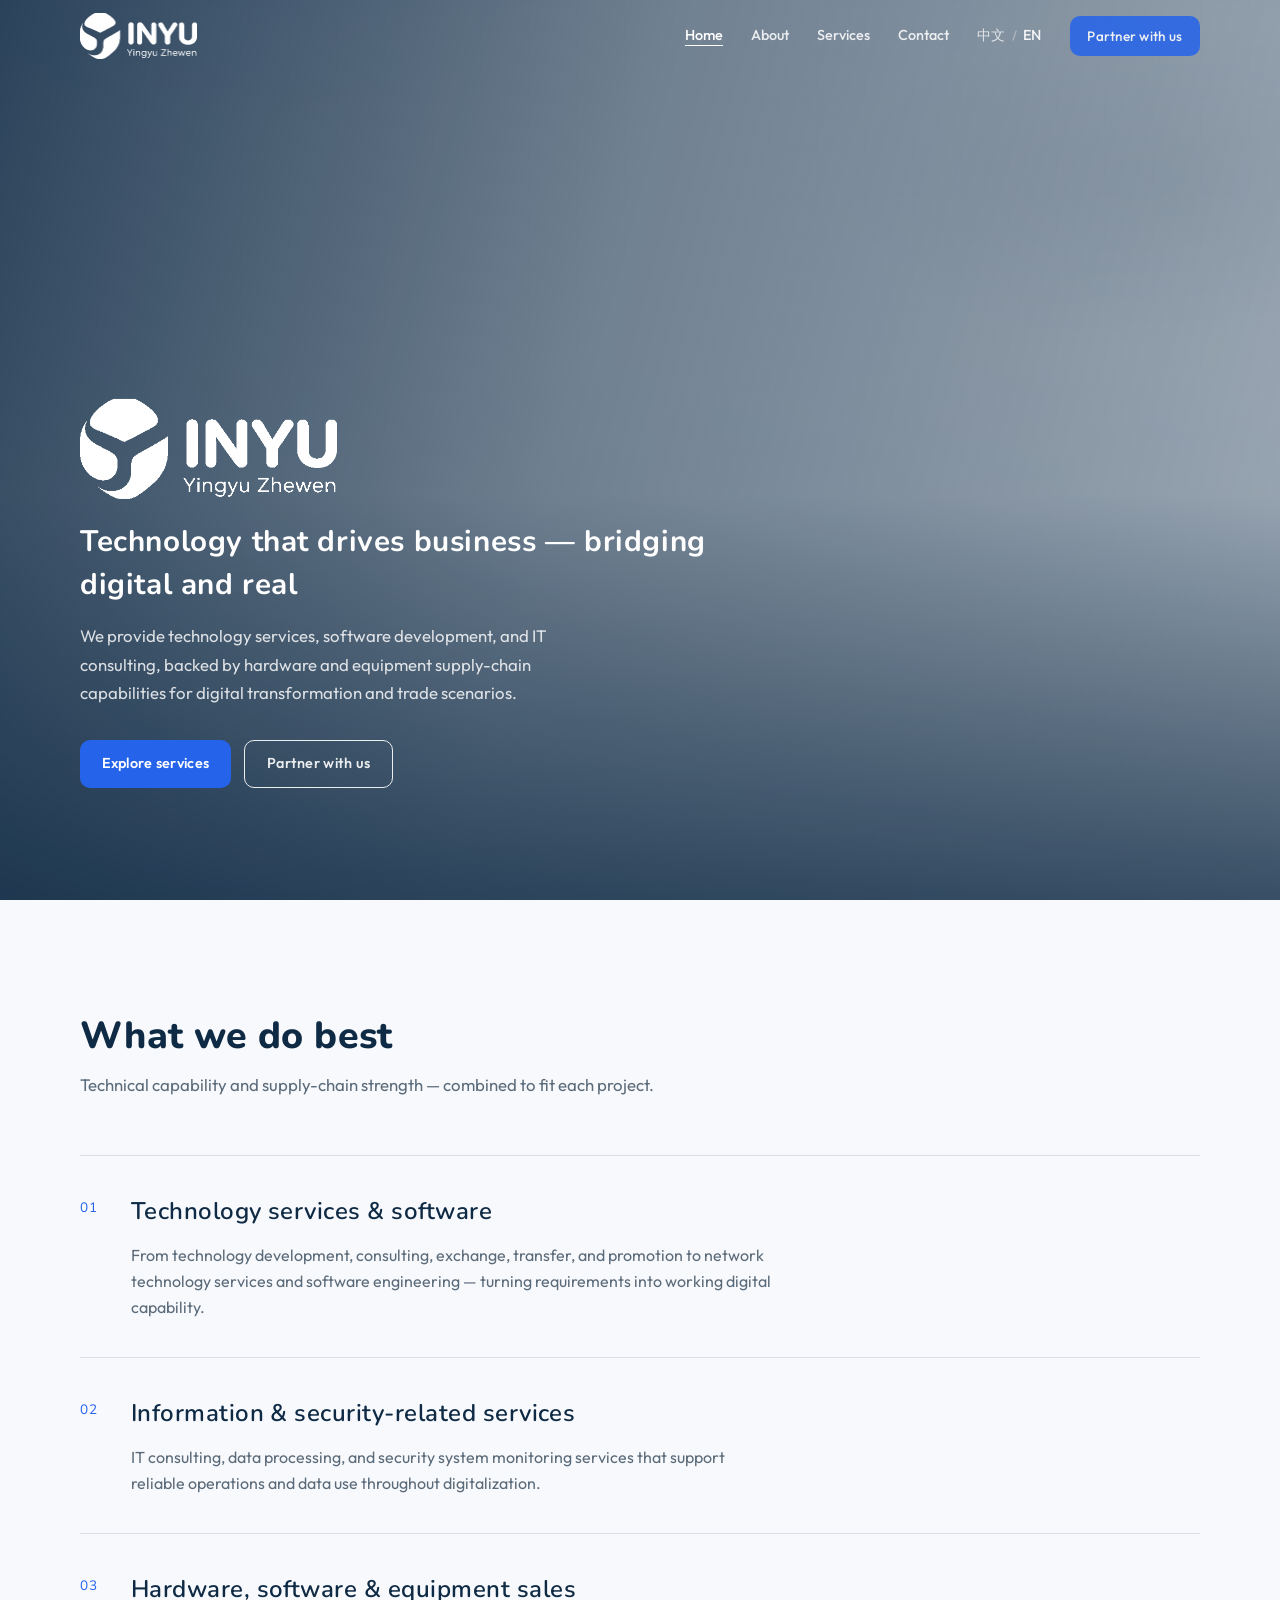
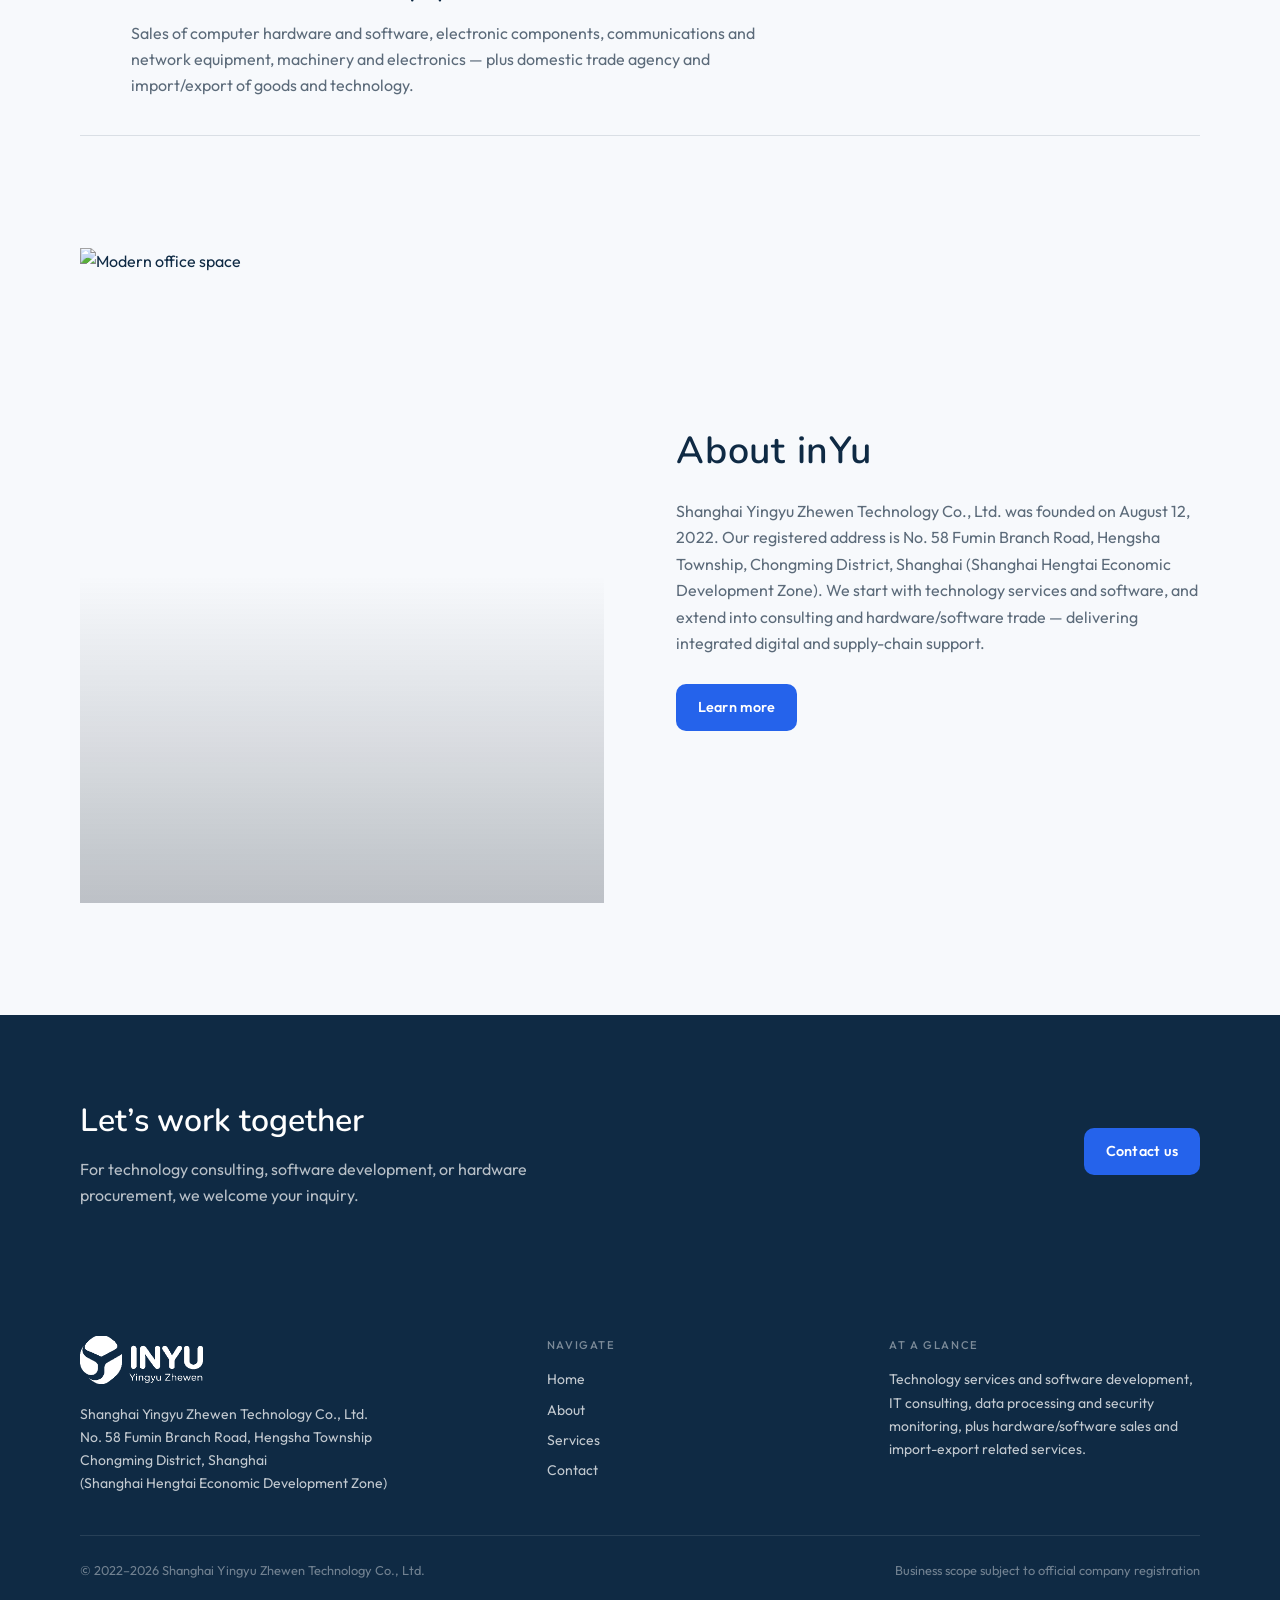
==== commit edcf55da: "feat: 调整logo" ====
--- a/en/index.html
+++ b/en/index.html
@@ -20,8 +20,8 @@
   <header class="site-header">
     <div class="nav-inner">
       <a class="brand" href="index.html" aria-label="INYU">
-        <img class="brand-logo brand-logo-color" src="../assets/logo-full.png" alt="INYU" width="160" height="53">
-        <img class="brand-logo brand-logo-white" src="../assets/logo-full-white.png" alt="" width="160" height="53">
+        <img class="brand-logo brand-logo-color" src="../assets/logo-full.png" alt="INYU" width="160" height="62">
+        <img class="brand-logo brand-logo-white" src="../assets/logo-full-white.png" alt="" width="160" height="62">
       </a>
       <button class="nav-toggle" type="button" aria-label="Open menu" aria-expanded="false" aria-controls="site-nav">
         <span></span><span></span><span></span>
@@ -52,7 +52,7 @@
         >
       </div>
       <div class="hero-content">
-        <p class="hero-brand"><img class="hero-logo" src="../assets/logo-full-white.png" alt="INYU" width="280" height="93"></p>
+        <p class="hero-brand"><img class="hero-logo" src="../assets/logo-full-white.png" alt="INYU" width="280" height="109"></p>
         <h1>Technology that drives business — bridging digital and real</h1>
         <p class="hero-lead">We provide technology services, software development, and IT consulting, backed by hardware and equipment supply-chain capabilities for digital transformation and trade scenarios.</p>
         <div class="hero-cta">
@@ -127,7 +127,7 @@
     <div class="wrap">
       <div class="footer-top">
         <div>
-          <img class="footer-logo" src="../assets/logo-full-white.png" alt="INYU" width="140" height="47">
+          <img class="footer-logo" src="../assets/logo-full-white.png" alt="INYU" width="140" height="54">
           <p>Shanghai Yingyu Zhewen Technology Co., Ltd.<br>No. 58 Fumin Branch Road, Hengsha Township<br>Chongming District, Shanghai<br>(Shanghai Hengtai Economic Development Zone)</p>
         </div>
         <div class="footer-col">
--- a/css/styles.css
+++ b/css/styles.css
@@ -157,7 +157,7 @@
 }
 
 .brand-logo {
-  height: 2.35rem;
+  height: 2.85rem;
   width: auto;
   display: block;
 }
@@ -382,7 +382,7 @@
 }
 
 .hero-logo {
-  height: clamp(3.25rem, 8vw, 4.75rem);
+  height: clamp(4.25rem, 10vw, 6.25rem);
   width: auto;
   display: block;
 }
@@ -811,9 +811,9 @@
 }
 
 .footer-logo {
-  height: 2.5rem;
+  height: 3rem;
   width: auto;
-  margin-bottom: 1rem;
+  margin-bottom: 1.15rem;
   display: block;
 }
 
